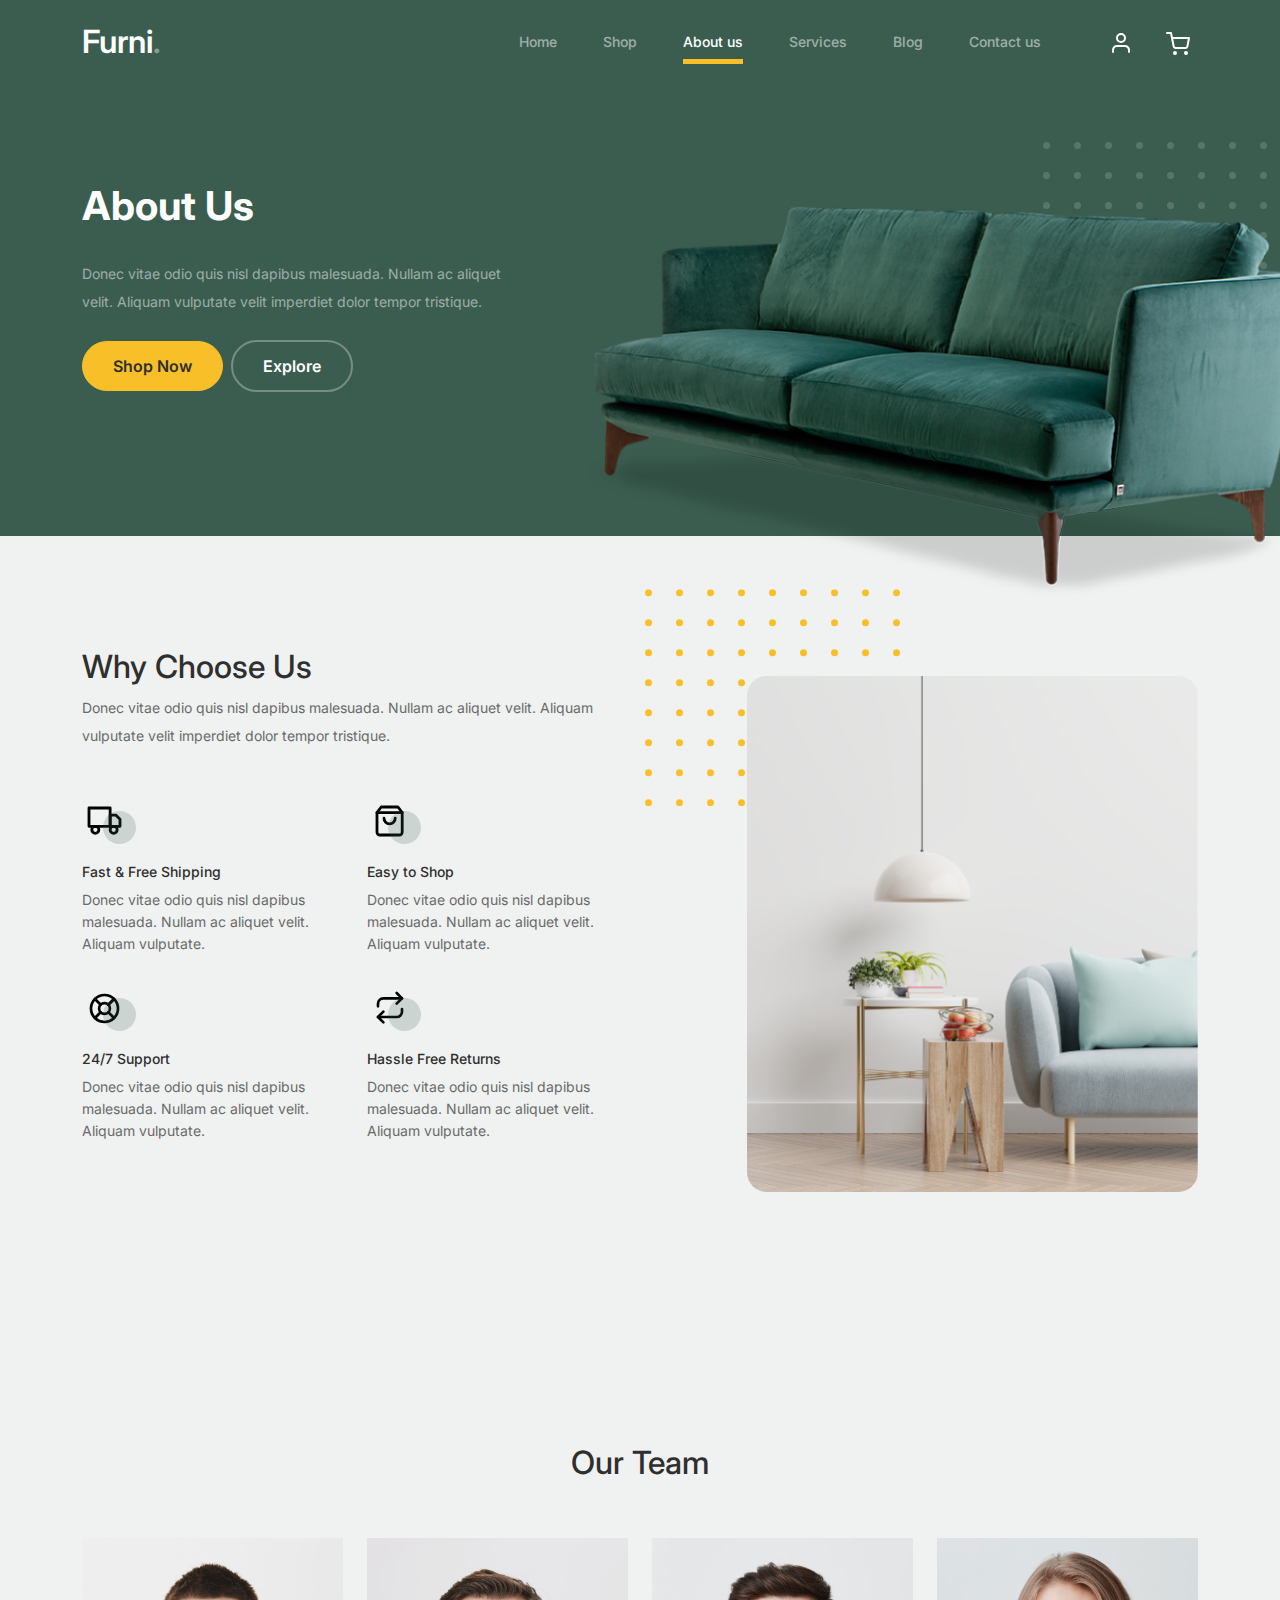
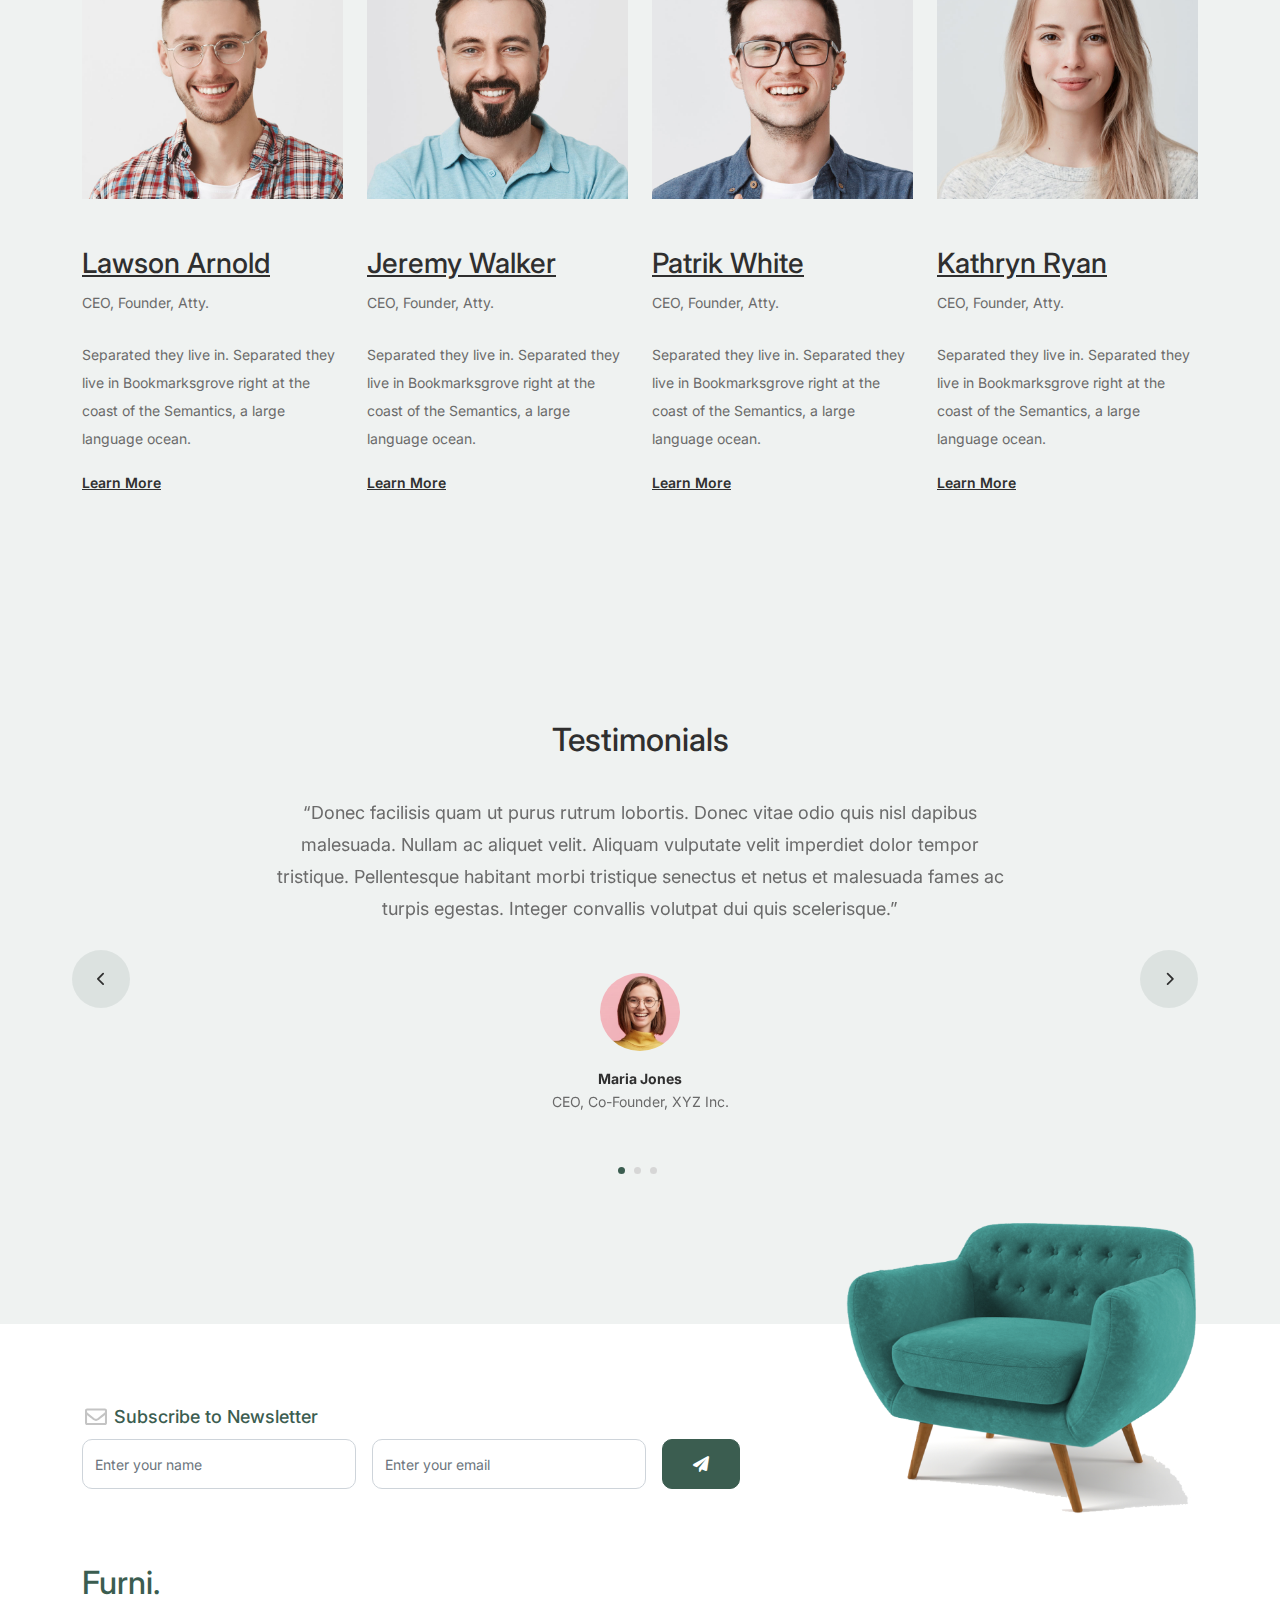
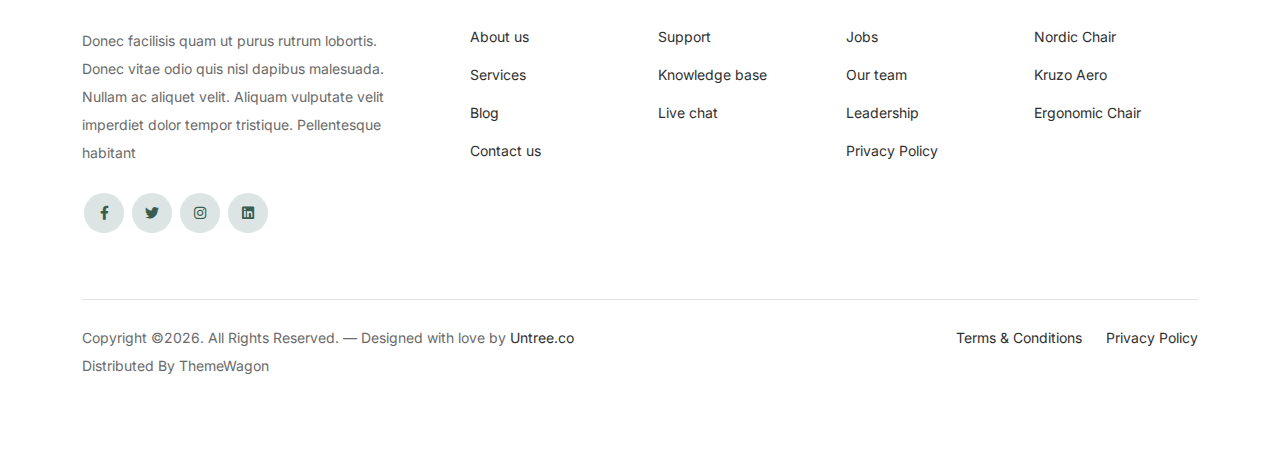
==== about.html @ 03def2e1 "E Commerce Website" ====
<!-- /*
* Bootstrap 5
* Template Name: Furni
* Template Author: Untree.co
* Template URI: https://untree.co/
* License: https://creativecommons.org/licenses/by/3.0/
*/ -->
<!doctype html>
<html lang="en">
<head>
  <meta charset="utf-8">
  <meta name="viewport" content="width=device-width, initial-scale=1, shrink-to-fit=no">
  <meta name="author" content="Untree.co">
  <link rel="shortcut icon" href="favicon.png">

  <meta name="description" content="" />
  <meta name="keywords" content="bootstrap, bootstrap4" />

		<!-- Bootstrap CSS -->
		<link href="css/bootstrap.min.css" rel="stylesheet">
		<link href="https://cdnjs.cloudflare.com/ajax/libs/font-awesome/6.0.0-beta3/css/all.min.css" rel="stylesheet">
		<link href="css/tiny-slider.css" rel="stylesheet">
		<link href="css/style.css" rel="stylesheet">
		<title>Furni Free Bootstrap 5 Template for Furniture and Interior Design Websites by Untree.co </title>
	</head>

	<body>

		<!-- Start Header/Navigation -->
		<nav class="custom-navbar navbar navbar navbar-expand-md navbar-dark bg-dark" arial-label="Furni navigation bar">

			<div class="container">
				<a class="navbar-brand" href="index.html">Furni<span>.</span></a>

				<button class="navbar-toggler" type="button" data-bs-toggle="collapse" data-bs-target="#navbarsFurni" aria-controls="navbarsFurni" aria-expanded="false" aria-label="Toggle navigation">
					<span class="navbar-toggler-icon"></span>
				</button>

				<div class="collapse navbar-collapse" id="navbarsFurni">
					<ul class="custom-navbar-nav navbar-nav ms-auto mb-2 mb-md-0">
						<li class="nav-item ">
							<a class="nav-link" href="index.html">Home</a>
						</li>
						<li><a class="nav-link" href="shop.html">Shop</a></li>
						<li class="active"><a class="nav-link" href="about.html">About us</a></li>
						<li><a class="nav-link" href="services.html">Services</a></li>
						<li><a class="nav-link" href="blog.html">Blog</a></li>
						<li><a class="nav-link" href="contact.html">Contact us</a></li>
					</ul>

					<ul class="custom-navbar-cta navbar-nav mb-2 mb-md-0 ms-5">
						<li><a class="nav-link" href="#"><img src="images/user.svg"></a></li>
						<li><a class="nav-link" href="cart.html"><img src="images/cart.svg"></a></li>
					</ul>
				</div>
			</div>
				
		</nav>
		<!-- End Header/Navigation -->

		<!-- Start Hero Section -->
			<div class="hero">
				<div class="container">
					<div class="row justify-content-between">
						<div class="col-lg-5">
							<div class="intro-excerpt">
								<h1>About Us</h1>
								<p class="mb-4">Donec vitae odio quis nisl dapibus malesuada. Nullam ac aliquet velit. Aliquam vulputate velit imperdiet dolor tempor tristique.</p>
								<p><a href="" class="btn btn-secondary me-2">Shop Now</a><a href="#" class="btn btn-white-outline">Explore</a></p>
							</div>
						</div>
						<div class="col-lg-7">
							<div class="hero-img-wrap">
								<img src="images/couch.png" class="img-fluid">
							</div>
						</div>
					</div>
				</div>
			</div>
		<!-- End Hero Section -->

		

		<!-- Start Why Choose Us Section -->
		<div class="why-choose-section">
			<div class="container">
				<div class="row justify-content-between align-items-center">
					<div class="col-lg-6">
						<h2 class="section-title">Why Choose Us</h2>
						<p>Donec vitae odio quis nisl dapibus malesuada. Nullam ac aliquet velit. Aliquam vulputate velit imperdiet dolor tempor tristique.</p>

						<div class="row my-5">
							<div class="col-6 col-md-6">
								<div class="feature">
									<div class="icon">
										<img src="images/truck.svg" alt="Image" class="imf-fluid">
									</div>
									<h3>Fast &amp; Free Shipping</h3>
									<p>Donec vitae odio quis nisl dapibus malesuada. Nullam ac aliquet velit. Aliquam vulputate.</p>
								</div>
							</div>

							<div class="col-6 col-md-6">
								<div class="feature">
									<div class="icon">
										<img src="images/bag.svg" alt="Image" class="imf-fluid">
									</div>
									<h3>Easy to Shop</h3>
									<p>Donec vitae odio quis nisl dapibus malesuada. Nullam ac aliquet velit. Aliquam vulputate.</p>
								</div>
							</div>

							<div class="col-6 col-md-6">
								<div class="feature">
									<div class="icon">
										<img src="images/support.svg" alt="Image" class="imf-fluid">
									</div>
									<h3>24/7 Support</h3>
									<p>Donec vitae odio quis nisl dapibus malesuada. Nullam ac aliquet velit. Aliquam vulputate.</p>
								</div>
							</div>

							<div class="col-6 col-md-6">
								<div class="feature">
									<div class="icon">
										<img src="images/return.svg" alt="Image" class="imf-fluid">
									</div>
									<h3>Hassle Free Returns</h3>
									<p>Donec vitae odio quis nisl dapibus malesuada. Nullam ac aliquet velit. Aliquam vulputate.</p>
								</div>
							</div>

						</div>
					</div>

					<div class="col-lg-5">
						<div class="img-wrap">
							<img src="images/why-choose-us-img.jpg" alt="Image" class="img-fluid">
						</div>
					</div>

				</div>
			</div>
		</div>
		<!-- End Why Choose Us Section -->

		<!-- Start Team Section -->
		<div class="untree_co-section">
			<div class="container">

				<div class="row mb-5">
					<div class="col-lg-5 mx-auto text-center">
						<h2 class="section-title">Our Team</h2>
					</div>
				</div>

				<div class="row">

					<!-- Start Column 1 -->
					<div class="col-12 col-md-6 col-lg-3 mb-5 mb-md-0">
						<img src="images/person_1.jpg" class="img-fluid mb-5">
						<h3 clas><a href="#"><span class="">Lawson</span> Arnold</a></h3>
            <span class="d-block position mb-4">CEO, Founder, Atty.</span>
            <p>Separated they live in.
            Separated they live in Bookmarksgrove right at the coast of the Semantics, a large language ocean.</p>
            <p class="mb-0"><a href="#" class="more dark">Learn More <span class="icon-arrow_forward"></span></a></p>
					</div> 
					<!-- End Column 1 -->

					<!-- Start Column 2 -->
					<div class="col-12 col-md-6 col-lg-3 mb-5 mb-md-0">
						<img src="images/person_2.jpg" class="img-fluid mb-5">

						<h3 clas><a href="#"><span class="">Jeremy</span> Walker</a></h3>
            <span class="d-block position mb-4">CEO, Founder, Atty.</span>
            <p>Separated they live in.
            Separated they live in Bookmarksgrove right at the coast of the Semantics, a large language ocean.</p>
            <p class="mb-0"><a href="#" class="more dark">Learn More <span class="icon-arrow_forward"></span></a></p>

					</div> 
					<!-- End Column 2 -->

					<!-- Start Column 3 -->
					<div class="col-12 col-md-6 col-lg-3 mb-5 mb-md-0">
						<img src="images/person_3.jpg" class="img-fluid mb-5">
						<h3 clas><a href="#"><span class="">Patrik</span> White</a></h3>
            <span class="d-block position mb-4">CEO, Founder, Atty.</span>
            <p>Separated they live in.
            Separated they live in Bookmarksgrove right at the coast of the Semantics, a large language ocean.</p>
            <p class="mb-0"><a href="#" class="more dark">Learn More <span class="icon-arrow_forward"></span></a></p>
					</div> 
					<!-- End Column 3 -->

					<!-- Start Column 4 -->
					<div class="col-12 col-md-6 col-lg-3 mb-5 mb-md-0">
						<img src="images/person_4.jpg" class="img-fluid mb-5">

						<h3 clas><a href="#"><span class="">Kathryn</span> Ryan</a></h3>
            <span class="d-block position mb-4">CEO, Founder, Atty.</span>
            <p>Separated they live in.
            Separated they live in Bookmarksgrove right at the coast of the Semantics, a large language ocean.</p>
            <p class="mb-0"><a href="#" class="more dark">Learn More <span class="icon-arrow_forward"></span></a></p>

          
					</div> 
					<!-- End Column 4 -->

					

				</div>
			</div>
		</div>
		<!-- End Team Section -->

		

		<!-- Start Testimonial Slider -->
		<div class="testimonial-section before-footer-section">
			<div class="container">
				<div class="row">
					<div class="col-lg-7 mx-auto text-center">
						<h2 class="section-title">Testimonials</h2>
					</div>
				</div>

				<div class="row justify-content-center">
					<div class="col-lg-12">
						<div class="testimonial-slider-wrap text-center">

							<div id="testimonial-nav">
								<span class="prev" data-controls="prev"><span class="fa fa-chevron-left"></span></span>
								<span class="next" data-controls="next"><span class="fa fa-chevron-right"></span></span>
							</div>

							<div class="testimonial-slider">
								
								<div class="item">
									<div class="row justify-content-center">
										<div class="col-lg-8 mx-auto">

											<div class="testimonial-block text-center">
												<blockquote class="mb-5">
													<p>&ldquo;Donec facilisis quam ut purus rutrum lobortis. Donec vitae odio quis nisl dapibus malesuada. Nullam ac aliquet velit. Aliquam vulputate velit imperdiet dolor tempor tristique. Pellentesque habitant morbi tristique senectus et netus et malesuada fames ac turpis egestas. Integer convallis volutpat dui quis scelerisque.&rdquo;</p>
												</blockquote>

												<div class="author-info">
													<div class="author-pic">
														<img src="images/person-1.png" alt="Maria Jones" class="img-fluid">
													</div>
													<h3 class="font-weight-bold">Maria Jones</h3>
													<span class="position d-block mb-3">CEO, Co-Founder, XYZ Inc.</span>
												</div>
											</div>

										</div>
									</div>
								</div> 
								<!-- END item -->

								<div class="item">
									<div class="row justify-content-center">
										<div class="col-lg-8 mx-auto">

											<div class="testimonial-block text-center">
												<blockquote class="mb-5">
													<p>&ldquo;Donec facilisis quam ut purus rutrum lobortis. Donec vitae odio quis nisl dapibus malesuada. Nullam ac aliquet velit. Aliquam vulputate velit imperdiet dolor tempor tristique. Pellentesque habitant morbi tristique senectus et netus et malesuada fames ac turpis egestas. Integer convallis volutpat dui quis scelerisque.&rdquo;</p>
												</blockquote>

												<div class="author-info">
													<div class="author-pic">
														<img src="images/person-1.png" alt="Maria Jones" class="img-fluid">
													</div>
													<h3 class="font-weight-bold">Maria Jones</h3>
													<span class="position d-block mb-3">CEO, Co-Founder, XYZ Inc.</span>
												</div>
											</div>

										</div>
									</div>
								</div> 
								<!-- END item -->

								<div class="item">
									<div class="row justify-content-center">
										<div class="col-lg-8 mx-auto">

											<div class="testimonial-block text-center">
												<blockquote class="mb-5">
													<p>&ldquo;Donec facilisis quam ut purus rutrum lobortis. Donec vitae odio quis nisl dapibus malesuada. Nullam ac aliquet velit. Aliquam vulputate velit imperdiet dolor tempor tristique. Pellentesque habitant morbi tristique senectus et netus et malesuada fames ac turpis egestas. Integer convallis volutpat dui quis scelerisque.&rdquo;</p>
												</blockquote>

												<div class="author-info">
													<div class="author-pic">
														<img src="images/person-1.png" alt="Maria Jones" class="img-fluid">
													</div>
													<h3 class="font-weight-bold">Maria Jones</h3>
													<span class="position d-block mb-3">CEO, Co-Founder, XYZ Inc.</span>
												</div>
											</div>

										</div>
									</div>
								</div> 
								<!-- END item -->

							</div>

						</div>
					</div>
				</div>
			</div>
		</div>
		<!-- End Testimonial Slider -->

		

		<!-- Start Footer Section -->
		<footer class="footer-section">
			<div class="container relative">

				<div class="sofa-img">
					<img src="images/sofa.png" alt="Image" class="img-fluid">
				</div>

				<div class="row">
					<div class="col-lg-8">
						<div class="subscription-form">
							<h3 class="d-flex align-items-center"><span class="me-1"><img src="images/envelope-outline.svg" alt="Image" class="img-fluid"></span><span>Subscribe to Newsletter</span></h3>

							<form action="#" class="row g-3">
								<div class="col-auto">
									<input type="text" class="form-control" placeholder="Enter your name">
								</div>
								<div class="col-auto">
									<input type="email" class="form-control" placeholder="Enter your email">
								</div>
								<div class="col-auto">
									<button class="btn btn-primary">
										<span class="fa fa-paper-plane"></span>
									</button>
								</div>
							</form>

						</div>
					</div>
				</div>

				<div class="row g-5 mb-5">
					<div class="col-lg-4">
						<div class="mb-4 footer-logo-wrap"><a href="#" class="footer-logo">Furni<span>.</span></a></div>
						<p class="mb-4">Donec facilisis quam ut purus rutrum lobortis. Donec vitae odio quis nisl dapibus malesuada. Nullam ac aliquet velit. Aliquam vulputate velit imperdiet dolor tempor tristique. Pellentesque habitant</p>

						<ul class="list-unstyled custom-social">
							<li><a href="#"><span class="fa fa-brands fa-facebook-f"></span></a></li>
							<li><a href="#"><span class="fa fa-brands fa-twitter"></span></a></li>
							<li><a href="#"><span class="fa fa-brands fa-instagram"></span></a></li>
							<li><a href="#"><span class="fa fa-brands fa-linkedin"></span></a></li>
						</ul>
					</div>

					<div class="col-lg-8">
						<div class="row links-wrap">
							<div class="col-6 col-sm-6 col-md-3">
								<ul class="list-unstyled">
									<li><a href="#">About us</a></li>
									<li><a href="#">Services</a></li>
									<li><a href="#">Blog</a></li>
									<li><a href="#">Contact us</a></li>
								</ul>
							</div>

							<div class="col-6 col-sm-6 col-md-3">
								<ul class="list-unstyled">
									<li><a href="#">Support</a></li>
									<li><a href="#">Knowledge base</a></li>
									<li><a href="#">Live chat</a></li>
								</ul>
							</div>

							<div class="col-6 col-sm-6 col-md-3">
								<ul class="list-unstyled">
									<li><a href="#">Jobs</a></li>
									<li><a href="#">Our team</a></li>
									<li><a href="#">Leadership</a></li>
									<li><a href="#">Privacy Policy</a></li>
								</ul>
							</div>

							<div class="col-6 col-sm-6 col-md-3">
								<ul class="list-unstyled">
									<li><a href="#">Nordic Chair</a></li>
									<li><a href="#">Kruzo Aero</a></li>
									<li><a href="#">Ergonomic Chair</a></li>
								</ul>
							</div>
						</div>
					</div>

				</div>

				<div class="border-top copyright">
					<div class="row pt-4">
						<div class="col-lg-6">
							<p class="mb-2 text-center text-lg-start">Copyright &copy;<script>document.write(new Date().getFullYear());</script>. All Rights Reserved. &mdash; Designed with love by <a href="https://untree.co">Untree.co</a> Distributed By <a hreff="https://themewagon.com">ThemeWagon</a>  <!-- License information: https://untree.co/license/ -->
            </p>
						</div>

						<div class="col-lg-6 text-center text-lg-end">
							<ul class="list-unstyled d-inline-flex ms-auto">
								<li class="me-4"><a href="#">Terms &amp; Conditions</a></li>
								<li><a href="#">Privacy Policy</a></li>
							</ul>
						</div>

					</div>
				</div>

			</div>
		</footer>
		<!-- End Footer Section -->	


		<script src="js/bootstrap.bundle.min.js"></script>
		<script src="js/tiny-slider.js"></script>
		<script src="js/custom.js"></script>
	</body>

</html>
---- css/tiny-slider.css ----
.tns-outer{padding:0 !important}.tns-outer [hidden]{display:none !important}.tns-outer [aria-controls],.tns-outer [data-action]{cursor:pointer}.tns-slider{-webkit-transition:all 0s;-moz-transition:all 0s;transition:all 0s}.tns-slider>.tns-item{-webkit-box-sizing:border-box;-moz-box-sizing:border-box;box-sizing:border-box}.tns-horizontal.tns-subpixel{white-space:nowrap}.tns-horizontal.tns-subpixel>.tns-item{display:inline-block;vertical-align:top;white-space:normal}.tns-horizontal.tns-no-subpixel:after{content:'';display:table;clear:both}.tns-horizontal.tns-no-subpixel>.tns-item{float:left}.tns-horizontal.tns-carousel.tns-no-subpixel>.tns-item{margin-right:-100%}.tns-no-calc{position:relative;left:0}.tns-gallery{position:relative;left:0;min-height:1px}.tns-gallery>.tns-item{position:absolute;left:-100%;-webkit-transition:transform 0s, opacity 0s;-moz-transition:transform 0s, opacity 0s;transition:transform 0s, opacity 0s}.tns-gallery>.tns-slide-active{position:relative;left:auto !important}.tns-gallery>.tns-moving{-webkit-transition:all 0.25s;-moz-transition:all 0.25s;transition:all 0.25s}.tns-autowidth{display:inline-block}.tns-lazy-img{-webkit-transition:opacity 0.6s;-moz-transition:opacity 0.6s;transition:opacity 0.6s;opacity:0.6}.tns-lazy-img.tns-complete{opacity:1}.tns-ah{-webkit-transition:height 0s;-moz-transition:height 0s;transition:height 0s}.tns-ovh{overflow:hidden}.tns-visually-hidden{position:absolute;left:-10000em}.tns-transparent{opacity:0;visibility:hidden}.tns-fadeIn{opacity:1;filter:alpha(opacity=100);z-index:0}.tns-normal,.tns-fadeOut{opacity:0;filter:alpha(opacity=0);z-index:-1}.tns-vpfix{white-space:nowrap}.tns-vpfix>div,.tns-vpfix>li{display:inline-block}.tns-t-subp2{margin:0 auto;width:310px;position:relative;height:10px;overflow:hidden}.tns-t-ct{width:2333.3333333%;width:-webkit-calc(100% * 70 / 3);width:-moz-calc(100% * 70 / 3);width:calc(100% * 70 / 3);position:absolute;right:0}.tns-t-ct:after{content:'';display:table;clear:both}.tns-t-ct>div{width:1.4285714%;width:-webkit-calc(100% / 70);width:-moz-calc(100% / 70);width:calc(100% / 70);height:10px;float:left}

/*# sourceMappingURL=sourcemaps/tiny-slider.css.map */
---- css/style.css ----
/*
* Template Name: UntreeStore
* Template Author: Untree.co
* Author URI: https://untree.co/
* License: https://creativecommons.org/licenses/by/3.0/
*/
@import url("https://fonts.googleapis.com/css2?family=Inter:wght@400;500;600;700;800&display=swap");
body {
  overflow-x: hidden;
  position: relative; }

body {
  font-family: "Inter", sans-serif;
  font-weight: 400;
  line-height: 28px;
  color: #6a6a6a;
  font-size: 14px;
  background-color: #eff2f1; }

a {
  text-decoration: none;
  -webkit-transition: .3s all ease;
  -o-transition: .3s all ease;
  transition: .3s all ease;
  color: #2f2f2f;
  text-decoration: underline; }
  a:hover {
    color: #2f2f2f;
    text-decoration: none; }
  a.more {
    font-weight: 600; }

.custom-navbar {
  background: #3b5d50 !important;
  padding-top: 20px;
  padding-bottom: 20px; }
  .custom-navbar .navbar-brand {
    font-size: 32px;
    font-weight: 600; }
    .custom-navbar .navbar-brand > span {
      opacity: .4; }
  .custom-navbar .navbar-toggler {
    border-color: transparent; }
    .custom-navbar .navbar-toggler:active, .custom-navbar .navbar-toggler:focus {
      -webkit-box-shadow: none;
      box-shadow: none;
      outline: none; }
  @media (min-width: 992px) {
    .custom-navbar .custom-navbar-nav li {
      margin-left: 15px;
      margin-right: 15px; } }
  .custom-navbar .custom-navbar-nav li a {
    font-weight: 500;
    color: #ffffff !important;
    opacity: .5;
    -webkit-transition: .3s all ease;
    -o-transition: .3s all ease;
    transition: .3s all ease;
    position: relative; }
    @media (min-width: 768px) {
      .custom-navbar .custom-navbar-nav li a:before {
        content: "";
        position: absolute;
        bottom: 0;
        left: 8px;
        right: 8px;
        background: #f9bf29;
        height: 5px;
        opacity: 1;
        visibility: visible;
        width: 0;
        -webkit-transition: .15s all ease-out;
        -o-transition: .15s all ease-out;
        transition: .15s all ease-out; } }
    .custom-navbar .custom-navbar-nav li a:hover {
      opacity: 1; }
      .custom-navbar .custom-navbar-nav li a:hover:before {
        width: calc(100% - 16px); }
  .custom-navbar .custom-navbar-nav li.active a {
    opacity: 1; }
    .custom-navbar .custom-navbar-nav li.active a:before {
      width: calc(100% - 16px); }
  .custom-navbar .custom-navbar-cta {
    margin-left: 0 !important;
    -webkit-box-orient: horizontal;
    -webkit-box-direction: normal;
    -ms-flex-direction: row;
    flex-direction: row; }
    @media (min-width: 768px) {
      .custom-navbar .custom-navbar-cta {
        margin-left: 40px !important; } }
    .custom-navbar .custom-navbar-cta li {
      margin-left: 0px;
      margin-right: 0px; }
      .custom-navbar .custom-navbar-cta li:first-child {
        margin-right: 20px; }

.hero {
  background: #3b5d50;
  padding: calc(4rem - 30px) 0 0rem 0; }
  @media (min-width: 768px) {
    .hero {
      padding: calc(4rem - 30px) 0 4rem 0; } }
  @media (min-width: 992px) {
    .hero {
      padding: calc(8rem - 30px) 0 8rem 0; } }
  .hero .intro-excerpt {
    position: relative;
    z-index: 4; }
    @media (min-width: 992px) {
      .hero .intro-excerpt {
        max-width: 450px; } }
  .hero h1 {
    font-weight: 700;
    color: #ffffff;
    margin-bottom: 30px; }
    @media (min-width: 1400px) {
      .hero h1 {
        font-size: 54px; } }
  .hero p {
    color: rgba(255, 255, 255, 0.5);
    margin-botom: 30px; }
  .hero .hero-img-wrap {
    position: relative; }
    .hero .hero-img-wrap img {
      position: relative;
      top: 0px;
      right: 0px;
      z-index: 2;
      max-width: 780px;
      left: -20px; }
      @media (min-width: 768px) {
        .hero .hero-img-wrap img {
          right: 0px;
          left: -100px; } }
      @media (min-width: 992px) {
        .hero .hero-img-wrap img {
          left: 0px;
          top: -80px;
          position: absolute;
          right: -50px; } }
      @media (min-width: 1200px) {
        .hero .hero-img-wrap img {
          left: 0px;
          top: -80px;
          right: -100px; } }
    .hero .hero-img-wrap:after {
      content: "";
      position: absolute;
      width: 255px;
      height: 217px;
      background-image: url("../images/dots-light.svg");
      background-size: contain;
      background-repeat: no-repeat;
      right: -100px;
      top: -0px; }
      @media (min-width: 1200px) {
        .hero .hero-img-wrap:after {
          top: -40px; } }

.btn {
  font-weight: 600;
  padding: 12px 30px;
  border-radius: 30px;
  color: #ffffff;
  background: #2f2f2f;
  border-color: #2f2f2f; }
  .btn:hover {
    color: #ffffff;
    background: #222222;
    border-color: #222222; }
  .btn:active, .btn:focus {
    outline: none !important;
    -webkit-box-shadow: none;
    box-shadow: none; }
  .btn.btn-primary {
    background: #3b5d50;
    border-color: #3b5d50; }
    .btn.btn-primary:hover {
      background: #314d43;
      border-color: #314d43; }
  .btn.btn-secondary {
    color: #2f2f2f;
    background: #f9bf29;
    border-color: #f9bf29; }
    .btn.btn-secondary:hover {
      background: #f8b810;
      border-color: #f8b810; }
  .btn.btn-white-outline {
    background: transparent;
    border-width: 2px;
    border-color: rgba(255, 255, 255, 0.3); }
    .btn.btn-white-outline:hover {
      border-color: white;
      color: #ffffff; }

.section-title {
  color: #2f2f2f; }

.product-section {
  padding: 7rem 0; }
  .product-section .product-item {
    text-align: center;
    text-decoration: none;
    display: block;
    position: relative;
    padding-bottom: 50px;
    cursor: pointer; }
    .product-section .product-item .product-thumbnail {
      margin-bottom: 30px;
      position: relative;
      top: 0;
      -webkit-transition: .3s all ease;
      -o-transition: .3s all ease;
      transition: .3s all ease; }
    .product-section .product-item h3 {
      font-weight: 600;
      font-size: 16px; }
    .product-section .product-item strong {
      font-weight: 800 !important;
      font-size: 18px !important; }
    .product-section .product-item h3, .product-section .product-item strong {
      color: #2f2f2f;
      text-decoration: none; }
    .product-section .product-item .icon-cross {
      position: absolute;
      width: 35px;
      height: 35px;
      display: inline-block;
      background: #2f2f2f;
      bottom: 15px;
      left: 50%;
      -webkit-transform: translateX(-50%);
      -ms-transform: translateX(-50%);
      transform: translateX(-50%);
      margin-bottom: -17.5px;
      border-radius: 50%;
      opacity: 0;
      visibility: hidden;
      -webkit-transition: .3s all ease;
      -o-transition: .3s all ease;
      transition: .3s all ease; }
      .product-section .product-item .icon-cross img {
        position: absolute;
        left: 50%;
        top: 50%;
        -webkit-transform: translate(-50%, -50%);
        -ms-transform: translate(-50%, -50%);
        transform: translate(-50%, -50%); }
    .product-section .product-item:before {
      bottom: 0;
      left: 0;
      right: 0;
      position: absolute;
      content: "";
      background: #dce5e4;
      height: 0%;
      z-index: -1;
      border-radius: 10px;
      -webkit-transition: .3s all ease;
      -o-transition: .3s all ease;
      transition: .3s all ease; }
    .product-section .product-item:hover .product-thumbnail {
      top: -25px; }
    .product-section .product-item:hover .icon-cross {
      bottom: 0;
      opacity: 1;
      visibility: visible; }
    .product-section .product-item:hover:before {
      height: 70%; }

.why-choose-section {
  padding: 7rem 0; }
  .why-choose-section .img-wrap {
    position: relative; }
    .why-choose-section .img-wrap:before {
      position: absolute;
      content: "";
      width: 255px;
      height: 217px;
      background-image: url("../images/dots-yellow.svg");
      background-repeat: no-repeat;
      background-size: contain;
      -webkit-transform: translate(-40%, -40%);
      -ms-transform: translate(-40%, -40%);
      transform: translate(-40%, -40%);
      z-index: -1; }
    .why-choose-section .img-wrap img {
      border-radius: 20px; }

.feature {
  margin-bottom: 30px; }
  .feature .icon {
    display: inline-block;
    position: relative;
    margin-bottom: 20px; }
    .feature .icon:before {
      content: "";
      width: 33px;
      height: 33px;
      position: absolute;
      background: rgba(59, 93, 80, 0.2);
      border-radius: 50%;
      right: -8px;
      bottom: 0; }
  .feature h3 {
    font-size: 14px;
    color: #2f2f2f; }
  .feature p {
    font-size: 14px;
    line-height: 22px;
    color: #6a6a6a; }

.we-help-section {
  padding: 7rem 0; }
  .we-help-section .imgs-grid {
    display: -ms-grid;
    display: grid;
    -ms-grid-columns: (1fr)[27];
    grid-template-columns: repeat(27, 1fr);
    position: relative; }
    .we-help-section .imgs-grid:before {
      position: absolute;
      content: "";
      width: 255px;
      height: 217px;
      background-image: url("../images/dots-green.svg");
      background-size: contain;
      background-repeat: no-repeat;
      -webkit-transform: translate(-40%, -40%);
      -ms-transform: translate(-40%, -40%);
      transform: translate(-40%, -40%);
      z-index: -1; }
    .we-help-section .imgs-grid .grid {
      position: relative; }
      .we-help-section .imgs-grid .grid img {
        border-radius: 20px;
        max-width: 100%; }
      .we-help-section .imgs-grid .grid.grid-1 {
        -ms-grid-column: 1;
        -ms-grid-column-span: 18;
        grid-column: 1 / span 18;
        -ms-grid-row: 1;
        -ms-grid-row-span: 27;
        grid-row: 1 / span 27; }
      .we-help-section .imgs-grid .grid.grid-2 {
        -ms-grid-column: 19;
        -ms-grid-column-span: 27;
        grid-column: 19 / span 27;
        -ms-grid-row: 1;
        -ms-grid-row-span: 5;
        grid-row: 1 / span 5;
        padding-left: 20px; }
      .we-help-section .imgs-grid .grid.grid-3 {
        -ms-grid-column: 14;
        -ms-grid-column-span: 16;
        grid-column: 14 / span 16;
        -ms-grid-row: 6;
        -ms-grid-row-span: 27;
        grid-row: 6 / span 27;
        padding-top: 20px; }

.custom-list {
  width: 100%; }
  .custom-list li {
    display: inline-block;
    width: calc(50% - 20px);
    margin-bottom: 12px;
    line-height: 1.5;
    position: relative;
    padding-left: 20px; }
    .custom-list li:before {
      content: "";
      width: 8px;
      height: 8px;
      border-radius: 50%;
      border: 2px solid #3b5d50;
      position: absolute;
      left: 0;
      top: 8px; }

.popular-product {
  padding: 0 0 7rem 0; }
  .popular-product .product-item-sm h3 {
    font-size: 14px;
    font-weight: 700;
    color: #2f2f2f; }
  .popular-product .product-item-sm a {
    text-decoration: none;
    color: #2f2f2f;
    -webkit-transition: .3s all ease;
    -o-transition: .3s all ease;
    transition: .3s all ease; }
    .popular-product .product-item-sm a:hover {
      color: rgba(47, 47, 47, 0.5); }
  .popular-product .product-item-sm p {
    line-height: 1.4;
    margin-bottom: 10px;
    font-size: 14px; }
  .popular-product .product-item-sm .thumbnail {
    margin-right: 10px;
    -webkit-box-flex: 0;
    -ms-flex: 0 0 120px;
    flex: 0 0 120px;
    position: relative; }
    .popular-product .product-item-sm .thumbnail:before {
      content: "";
      position: absolute;
      border-radius: 20px;
      background: #dce5e4;
      width: 98px;
      height: 98px;
      top: 50%;
      left: 50%;
      -webkit-transform: translate(-50%, -50%);
      -ms-transform: translate(-50%, -50%);
      transform: translate(-50%, -50%);
      z-index: -1; }

.testimonial-section {
  padding: 3rem 0 7rem 0; }

.testimonial-slider-wrap {
  position: relative; }
  .testimonial-slider-wrap .tns-inner {
    padding-top: 30px; }
  .testimonial-slider-wrap .item .testimonial-block blockquote {
    font-size: 16px; }
    @media (min-width: 768px) {
      .testimonial-slider-wrap .item .testimonial-block blockquote {
        line-height: 32px;
        font-size: 18px; } }
  .testimonial-slider-wrap .item .testimonial-block .author-info .author-pic {
    margin-bottom: 20px; }
    .testimonial-slider-wrap .item .testimonial-block .author-info .author-pic img {
      max-width: 80px;
      border-radius: 50%; }
  .testimonial-slider-wrap .item .testimonial-block .author-info h3 {
    font-size: 14px;
    font-weight: 700;
    color: #2f2f2f;
    margin-bottom: 0; }
  .testimonial-slider-wrap #testimonial-nav {
    position: absolute;
    top: 50%;
    z-index: 99;
    width: 100%;
    display: none; }
    @media (min-width: 768px) {
      .testimonial-slider-wrap #testimonial-nav {
        display: block; } }
    .testimonial-slider-wrap #testimonial-nav > span {
      cursor: pointer;
      position: absolute;
      width: 58px;
      height: 58px;
      line-height: 58px;
      border-radius: 50%;
      background: rgba(59, 93, 80, 0.1);
      color: #2f2f2f;
      -webkit-transition: .3s all ease;
      -o-transition: .3s all ease;
      transition: .3s all ease; }
      .testimonial-slider-wrap #testimonial-nav > span:hover {
        background: #3b5d50;
        color: #ffffff; }
    .testimonial-slider-wrap #testimonial-nav .prev {
      left: -10px; }
    .testimonial-slider-wrap #testimonial-nav .next {
      right: 0; }
  .testimonial-slider-wrap .tns-nav {
    position: absolute;
    bottom: -50px;
    left: 50%;
    -webkit-transform: translateX(-50%);
    -ms-transform: translateX(-50%);
    transform: translateX(-50%); }
    .testimonial-slider-wrap .tns-nav button {
      background: none;
      border: none;
      display: inline-block;
      position: relative;
      width: 0 !important;
      height: 7px !important;
      margin: 2px; }
      .testimonial-slider-wrap .tns-nav button:active, .testimonial-slider-wrap .tns-nav button:focus, .testimonial-slider-wrap .tns-nav button:hover {
        outline: none;
        -webkit-box-shadow: none;
        box-shadow: none;
        background: none; }
      .testimonial-slider-wrap .tns-nav button:before {
        display: block;
        width: 7px;
        height: 7px;
        left: 0;
        top: 0;
        position: absolute;
        content: "";
        border-radius: 50%;
        -webkit-transition: .3s all ease;
        -o-transition: .3s all ease;
        transition: .3s all ease;
        background-color: #d6d6d6; }
      .testimonial-slider-wrap .tns-nav button:hover:before, .testimonial-slider-wrap .tns-nav button.tns-nav-active:before {
        background-color: #3b5d50; }

.before-footer-section {
  padding: 7rem 0 12rem 0 !important; }

.blog-section {
  padding: 7rem 0 12rem 0; }
  .blog-section .post-entry a {
    text-decoration: none; }
  .blog-section .post-entry .post-thumbnail {
    display: block;
    margin-bottom: 20px; }
    .blog-section .post-entry .post-thumbnail img {
      border-radius: 20px;
      -webkit-transition: .3s all ease;
      -o-transition: .3s all ease;
      transition: .3s all ease; }
  .blog-section .post-entry .post-content-entry {
    padding-left: 15px;
    padding-right: 15px; }
    .blog-section .post-entry .post-content-entry h3 {
      font-size: 16px;
      margin-bottom: 0;
      font-weight: 600;
      margin-bottom: 7px; }
    .blog-section .post-entry .post-content-entry .meta {
      font-size: 14px; }
      .blog-section .post-entry .post-content-entry .meta a {
        font-weight: 600; }
  .blog-section .post-entry:hover .post-thumbnail img, .blog-section .post-entry:focus .post-thumbnail img {
    opacity: .7; }

.footer-section {
  padding: 80px 0;
  background: #ffffff; }
  .footer-section .relative {
    position: relative; }
  .footer-section a {
    text-decoration: none;
    color: #2f2f2f;
    -webkit-transition: .3s all ease;
    -o-transition: .3s all ease;
    transition: .3s all ease; }
    .footer-section a:hover {
      color: rgba(47, 47, 47, 0.5); }
  .footer-section .subscription-form {
    margin-bottom: 40px;
    position: relative;
    z-index: 2;
    margin-top: 100px; }
    @media (min-width: 992px) {
      .footer-section .subscription-form {
        margin-top: 0px;
        margin-bottom: 80px; } }
    .footer-section .subscription-form h3 {
      font-size: 18px;
      font-weight: 500;
      color: #3b5d50; }
    .footer-section .subscription-form .form-control {
      height: 50px;
      border-radius: 10px;
      font-family: "Inter", sans-serif; }
      .footer-section .subscription-form .form-control:active, .footer-section .subscription-form .form-control:focus {
        outline: none;
        -webkit-box-shadow: none;
        box-shadow: none;
        border-color: #3b5d50;
        -webkit-box-shadow: 0 1px 4px 0 rgba(0, 0, 0, 0.2);
        box-shadow: 0 1px 4px 0 rgba(0, 0, 0, 0.2); }
      .footer-section .subscription-form .form-control::-webkit-input-placeholder {
        font-size: 14px; }
      .footer-section .subscription-form .form-control::-moz-placeholder {
        font-size: 14px; }
      .footer-section .subscription-form .form-control:-ms-input-placeholder {
        font-size: 14px; }
      .footer-section .subscription-form .form-control:-moz-placeholder {
        font-size: 14px; }
    .footer-section .subscription-form .btn {
      border-radius: 10px !important; }
  .footer-section .sofa-img {
    position: absolute;
    top: -200px;
    z-index: 1;
    right: 0; }
    .footer-section .sofa-img img {
      max-width: 380px; }
  .footer-section .links-wrap {
    margin-top: 0px; }
    @media (min-width: 992px) {
      .footer-section .links-wrap {
        margin-top: 54px; } }
    .footer-section .links-wrap ul li {
      margin-bottom: 10px; }
  .footer-section .footer-logo-wrap .footer-logo {
    font-size: 32px;
    font-weight: 500;
    text-decoration: none;
    color: #3b5d50; }
  .footer-section .custom-social li {
    margin: 2px;
    display: inline-block; }
    .footer-section .custom-social li a {
      width: 40px;
      height: 40px;
      text-align: center;
      line-height: 40px;
      display: inline-block;
      background: #dce5e4;
      color: #3b5d50;
      border-radius: 50%; }
      .footer-section .custom-social li a:hover {
        background: #3b5d50;
        color: #ffffff; }
  .footer-section .border-top {
    border-color: #dce5e4; }
    .footer-section .border-top.copyright {
      font-size: 14px !important; }

.untree_co-section {
  padding: 7rem 0; }

.form-control {
  height: 50px;
  border-radius: 10px;
  font-family: "Inter", sans-serif; }
  .form-control:active, .form-control:focus {
    outline: none;
    -webkit-box-shadow: none;
    box-shadow: none;
    border-color: #3b5d50;
    -webkit-box-shadow: 0 1px 4px 0 rgba(0, 0, 0, 0.2);
    box-shadow: 0 1px 4px 0 rgba(0, 0, 0, 0.2); }
  .form-control::-webkit-input-placeholder {
    font-size: 14px; }
  .form-control::-moz-placeholder {
    font-size: 14px; }
  .form-control:-ms-input-placeholder {
    font-size: 14px; }
  .form-control:-moz-placeholder {
    font-size: 14px; }

.service {
  line-height: 1.5; }
  .service .service-icon {
    border-radius: 10px;
    -webkit-box-flex: 0;
    -ms-flex: 0 0 50px;
    flex: 0 0 50px;
    height: 50px;
    line-height: 50px;
    text-align: center;
    background: #3b5d50;
    margin-right: 20px;
    color: #ffffff; }

textarea {
  height: auto !important; }

.site-blocks-table {
  overflow: auto; }
  .site-blocks-table .product-thumbnail {
    width: 200px; }
  .site-blocks-table .btn {
    padding: 2px 10px; }
  .site-blocks-table thead th {
    padding: 30px;
    text-align: center;
    border-width: 0px !important;
    vertical-align: middle;
    color: rgba(0, 0, 0, 0.8);
    font-size: 18px; }
  .site-blocks-table td {
    padding: 20px;
    text-align: center;
    vertical-align: middle;
    color: rgba(0, 0, 0, 0.8); }
  .site-blocks-table tbody tr:first-child td {
    border-top: 1px solid #3b5d50 !important; }
  .site-blocks-table .btn {
    background: none !important;
    color: #000000;
    border: none;
    height: auto !important; }

.site-block-order-table th {
  border-top: none !important;
  border-bottom-width: 1px !important; }

.site-block-order-table td, .site-block-order-table th {
  color: #000000; }

.couponcode-wrap input {
  border-radius: 10px !important; }

.text-primary {
  color: #3b5d50 !important; }

.thankyou-icon {
  position: relative;
  color: #3b5d50; }
  .thankyou-icon:before {
    position: absolute;
    content: "";
    width: 50px;
    height: 50px;
    border-radius: 50%;
    background: rgba(59, 93, 80, 0.2); }
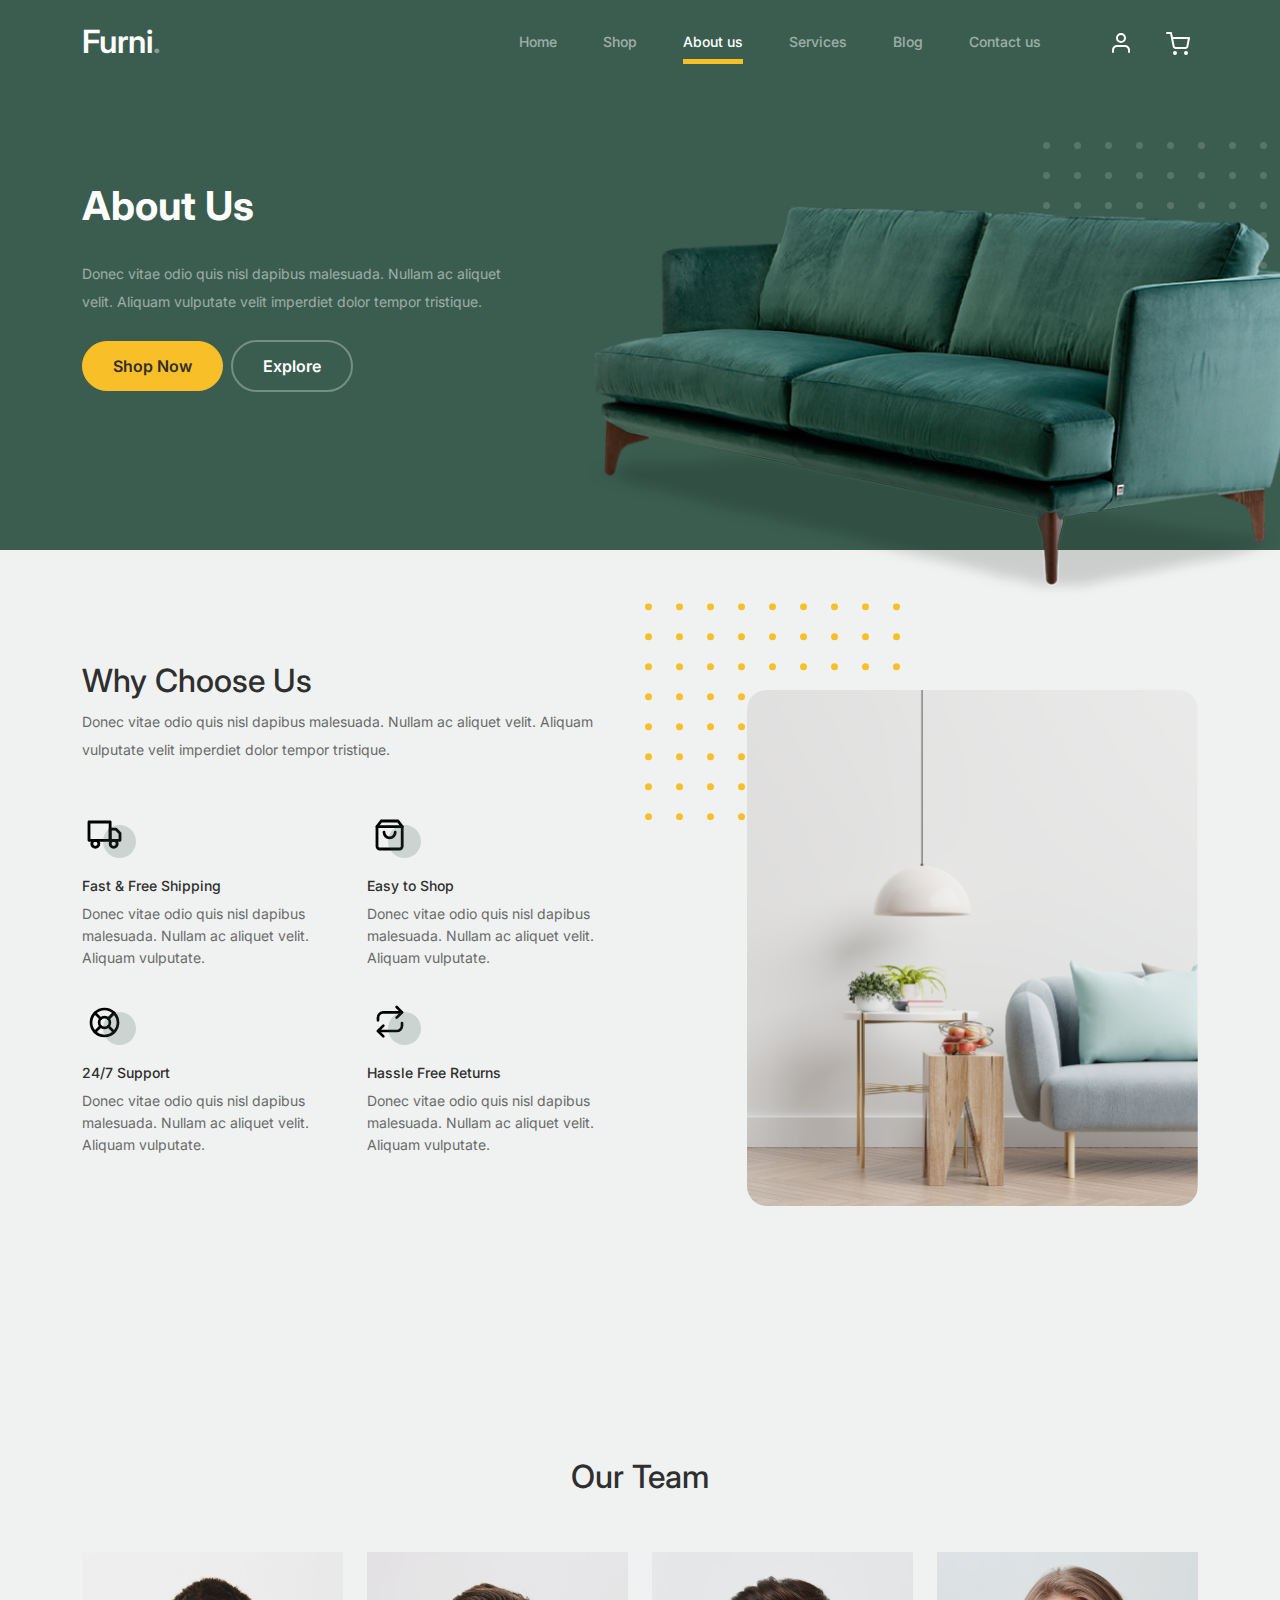
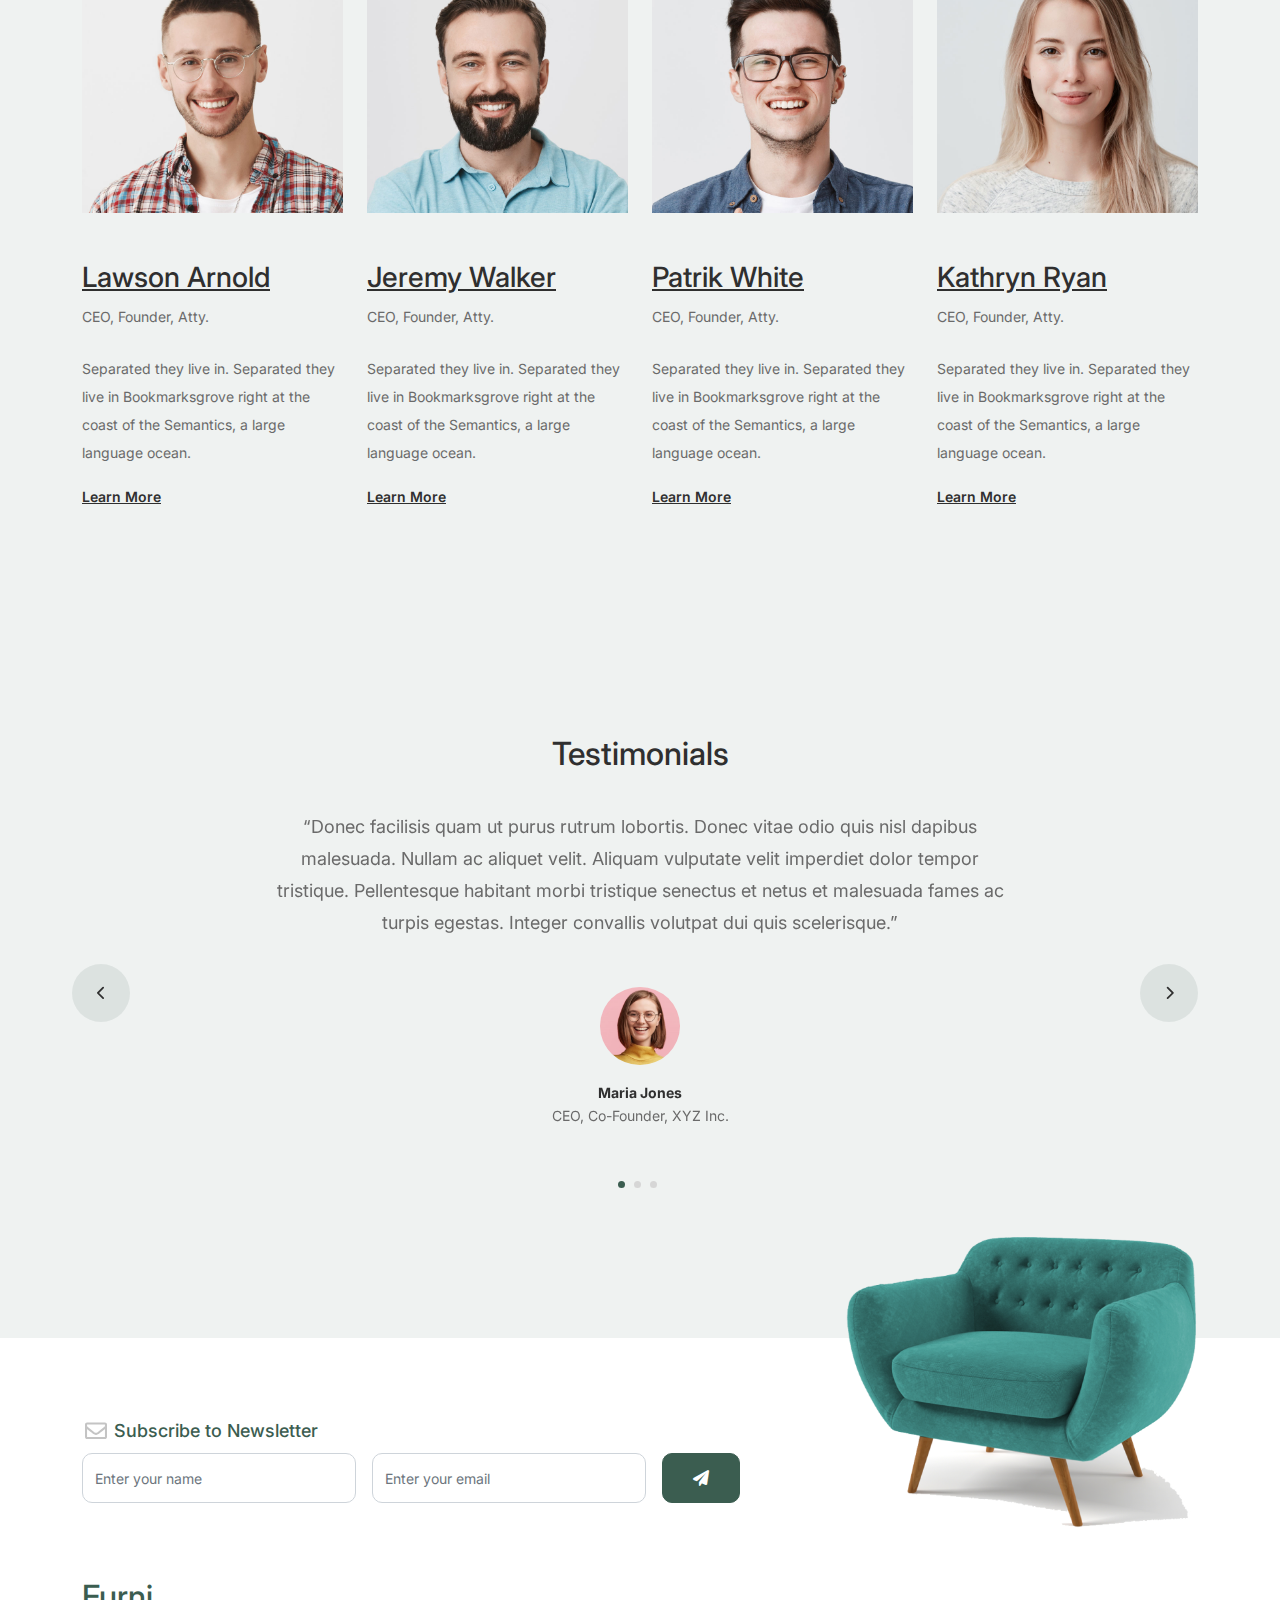
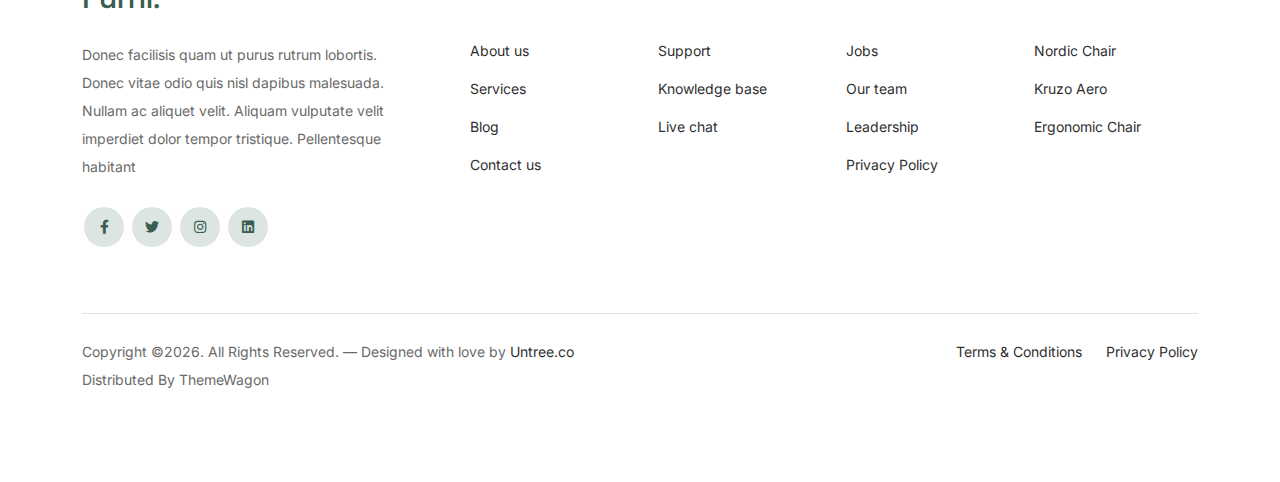
==== commit 7fd754a8: "Updated" ====
--- a/about.html
+++ b/about.html
@@ -1,10 +1,3 @@
-<!-- /*
-* Bootstrap 5
-* Template Name: Furni
-* Template Author: Untree.co
-* Template URI: https://untree.co/
-* License: https://creativecommons.org/licenses/by/3.0/
-*/ -->
 <!doctype html>
 <html lang="en">
 <head>
@@ -21,7 +14,7 @@
 		<link href="https://cdnjs.cloudflare.com/ajax/libs/font-awesome/6.0.0-beta3/css/all.min.css" rel="stylesheet">
 		<link href="css/tiny-slider.css" rel="stylesheet">
 		<link href="css/style.css" rel="stylesheet">
-		<title>Furni Free Bootstrap 5 Template for Furniture and Interior Design Websites by Untree.co </title>
+		<title>About Us</title>
 	</head>
 
 	<body>
--- a/css/style.css
+++ b/css/style.css
@@ -1,9 +1,4 @@
-/*
-* Template Name: UntreeStore
-* Template Author: Untree.co
-* Author URI: https://untree.co/
-* License: https://creativecommons.org/licenses/by/3.0/
-*/
+
 @import url("https://fonts.googleapis.com/css2?family=Inter:wght@400;500;600;700;800&display=swap");
 body {
   overflow-x: hidden;
@@ -16,6 +11,128 @@
   color: #6a6a6a;
   font-size: 14px;
   background-color: #eff2f1; }
+
+/* sign up styling */
+.signUp,.login {
+
+  background-color: var(--color3);
+  height: 100vh;
+  padding-top: 60px;
+
+}
+
+/* Styling of Inner-box */
+.inner-box{
+
+  width: 600px;
+  margin: auto;
+  position: relative;
+  padding: 20px 50px;
+
+  border-radius: 5px;
+
+  box-shadow: 0px 0px 3px 0px  #8b8b8b;
+
+  background-color: white;
+
+
+  backdrop-filter: blur(10px);
+
+  z-index: 2;
+
+}
+
+
+.signup-header h1{
+  font-size: 1.5rem;
+  word-spacing: 5px;
+  padding-bottom: 15px;
+  color: #131010;
+  text-align: center;
+}
+
+/* Stylin of signup-body */
+
+.signup-body{
+
+  margin: 20px 0;
+
+}
+
+.signup-body .input{
+
+  margin: 25px 0;
+
+}
+
+.signup-body .input label{
+
+  display: block;
+
+  font-size: 1rem;
+
+  font-weight: 600;
+
+}
+
+.signup-body>form>.input>input ,.signup-body select{
+
+  width: 100%;
+
+  padding: 10px;
+
+  border: 1px solid gray;
+
+  border-radius: 5px;
+
+  font-size: 1rem;
+
+  margin-top: 5px;
+
+}
+
+.button{
+
+  border: none;
+
+  background-color: #3498db;
+
+  color: white;
+
+  cursor: pointer;
+
+  width: 100%;
+
+  padding: 10px;
+
+  border-radius: 5px;
+
+  font-size: 1rem;
+
+  margin-top: 5px;
+
+}
+
+.input p {
+
+  /* text-align: center; */
+  color: rgb(82, 82, 82);
+
+}
+
+.input p a {
+
+  text-decoration: none;
+  color: rgb(0, 116, 248);
+  
+}
+/* Hover State of Submit */
+
+.button:hover{
+
+  background-color: #206796;
+  
+}
 
 a {
   text-decoration: none;
@@ -119,7 +236,7 @@
         font-size: 54px; } }
   .hero p {
     color: rgba(255, 255, 255, 0.5);
-    margin-botom: 30px; }
+    margin-bottom: 30px; }
   .hero .hero-img-wrap {
     position: relative; }
     .hero .hero-img-wrap img {
@@ -316,7 +433,7 @@
   .we-help-section .imgs-grid {
     display: -ms-grid;
     display: grid;
-    -ms-grid-columns: (1fr)[27];
+    -ms-grid-columns: (1fr, 27);
     grid-template-columns: repeat(27, 1fr);
     position: relative; }
     .we-help-section .imgs-grid:before {
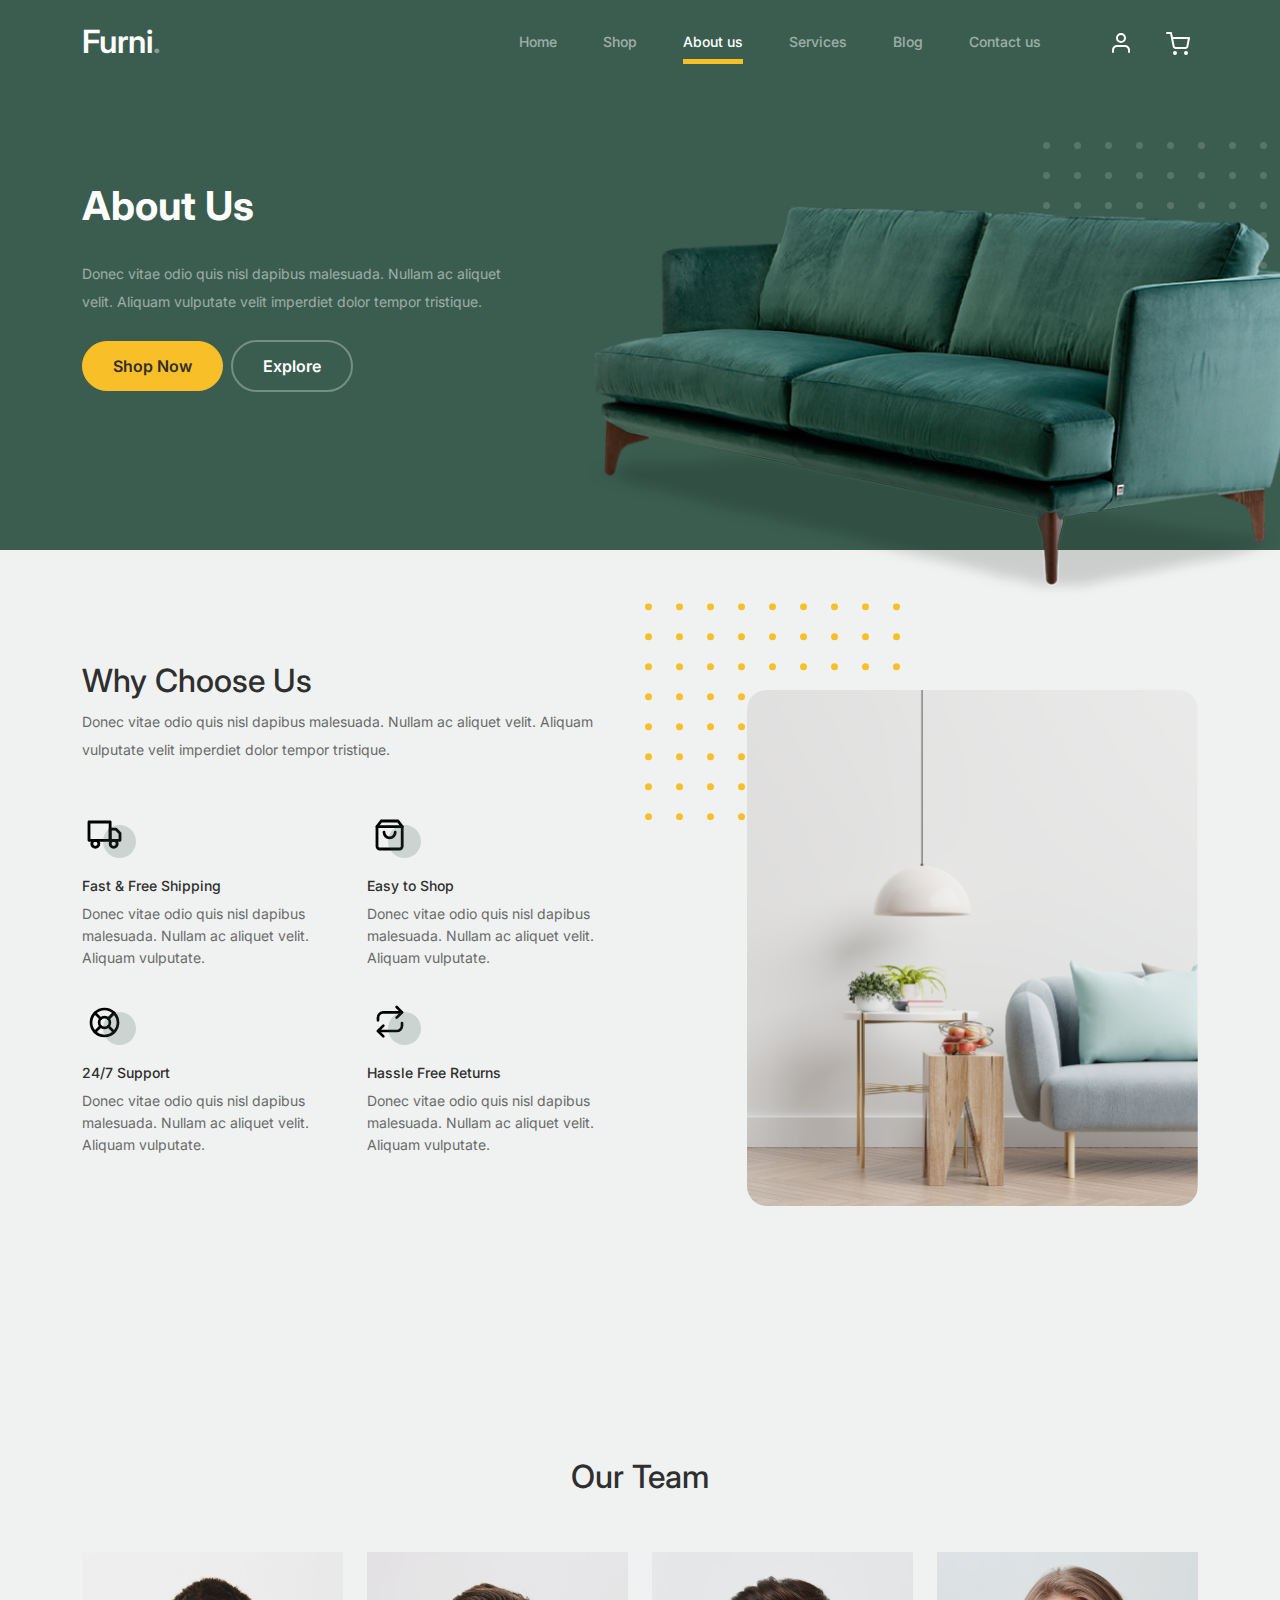
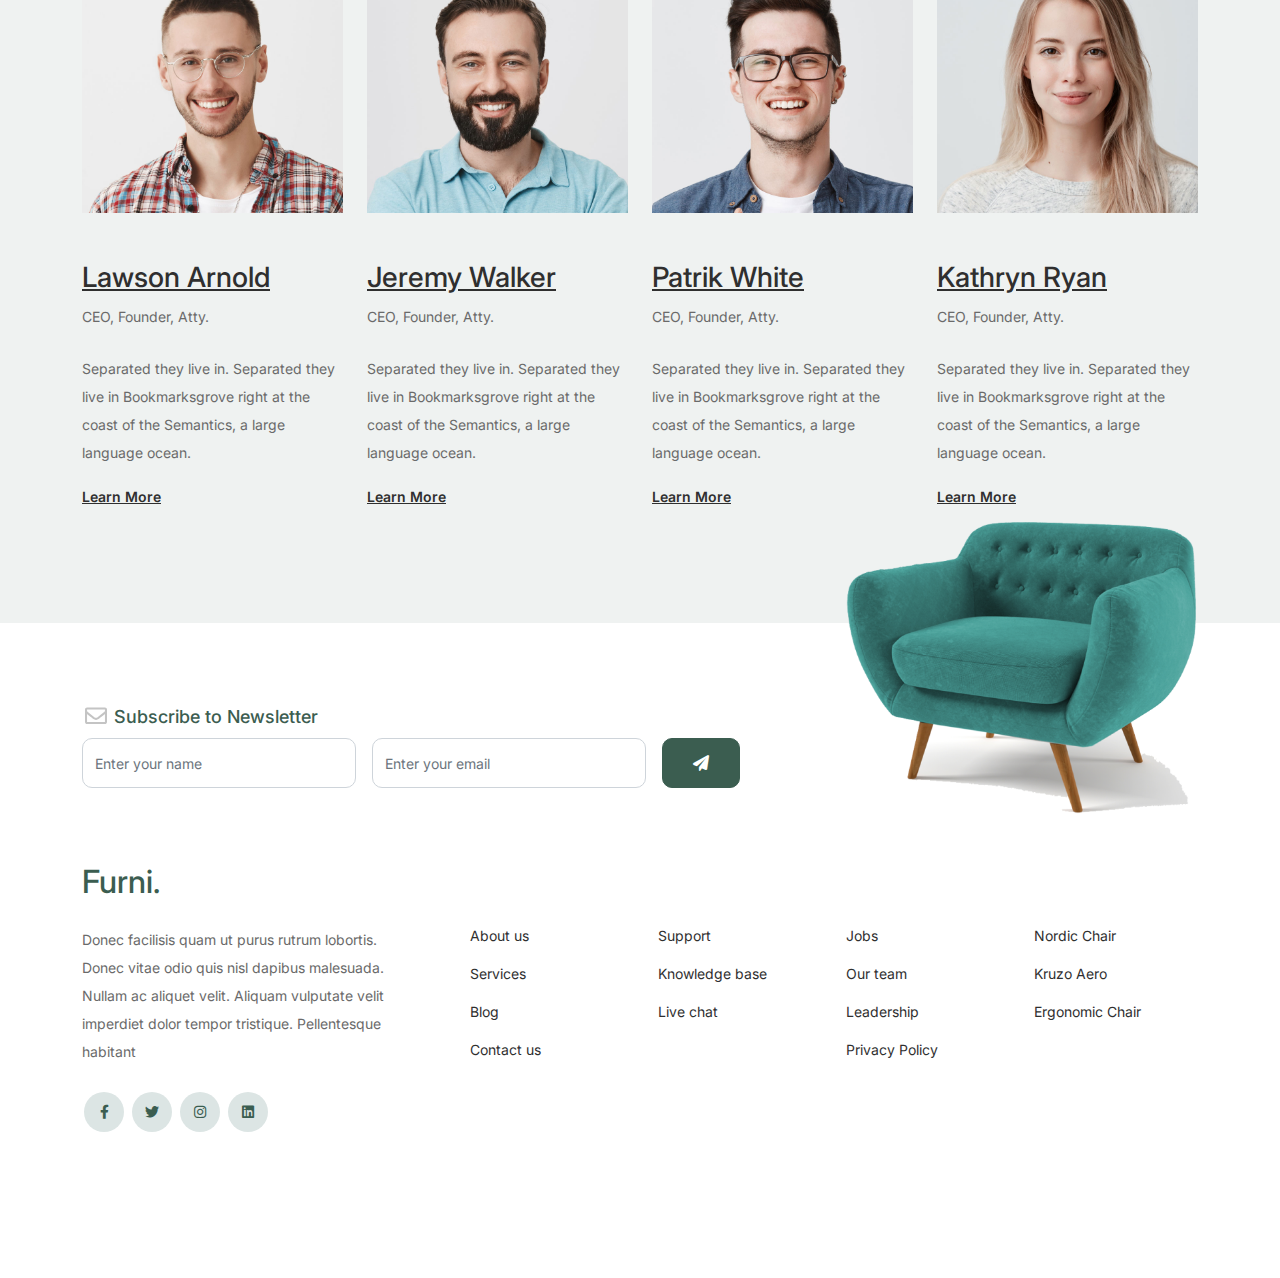
==== commit c6b53b36: "Update" ====
--- a/about.html
+++ b/about.html
@@ -208,7 +208,7 @@
 		
 
 		<!-- Start Testimonial Slider -->
-		<div class="testimonial-section before-footer-section">
+		<!-- <div class="testimonial-section before-footer-section">
 			<div class="container">
 				<div class="row">
 					<div class="col-lg-7 mx-auto text-center">
@@ -248,9 +248,9 @@
 										</div>
 									</div>
 								</div> 
-								<!-- END item -->
-
-								<div class="item">
+								 END item
+
+								 <!-- <div class="item"> 
 									<div class="row justify-content-center">
 										<div class="col-lg-8 mx-auto">
 
@@ -270,10 +270,10 @@
 
 										</div>
 									</div>
-								</div> 
+								</div>  --> 
 								<!-- END item -->
 
-								<div class="item">
+								<!-- <div class="item">
 									<div class="row justify-content-center">
 										<div class="col-lg-8 mx-auto">
 
@@ -293,16 +293,16 @@
 
 										</div>
 									</div>
-								</div> 
+								</div>  -->
 								<!-- END item -->
 
-							</div>
-
-						</div>
-					</div>
-				</div>
-			</div>
-		</div>
+							<!-- </div>
+
+						</div>
+					</div>
+				</div>
+			</div>
+		</div> -->
 		<!-- End Testimonial Slider -->
 
 		
@@ -390,12 +390,12 @@
 					</div>
 
 				</div>
-
+<!-- 
 				<div class="border-top copyright">
 					<div class="row pt-4">
 						<div class="col-lg-6">
 							<p class="mb-2 text-center text-lg-start">Copyright &copy;<script>document.write(new Date().getFullYear());</script>. All Rights Reserved. &mdash; Designed with love by <a href="https://untree.co">Untree.co</a> Distributed By <a hreff="https://themewagon.com">ThemeWagon</a>  <!-- License information: https://untree.co/license/ -->
-            </p>
+            <!-- </p>
 						</div>
 
 						<div class="col-lg-6 text-center text-lg-end">
@@ -409,7 +409,7 @@
 				</div>
 
 			</div>
-		</footer>
+		</footer> --> 
 		<!-- End Footer Section -->	
 
 
